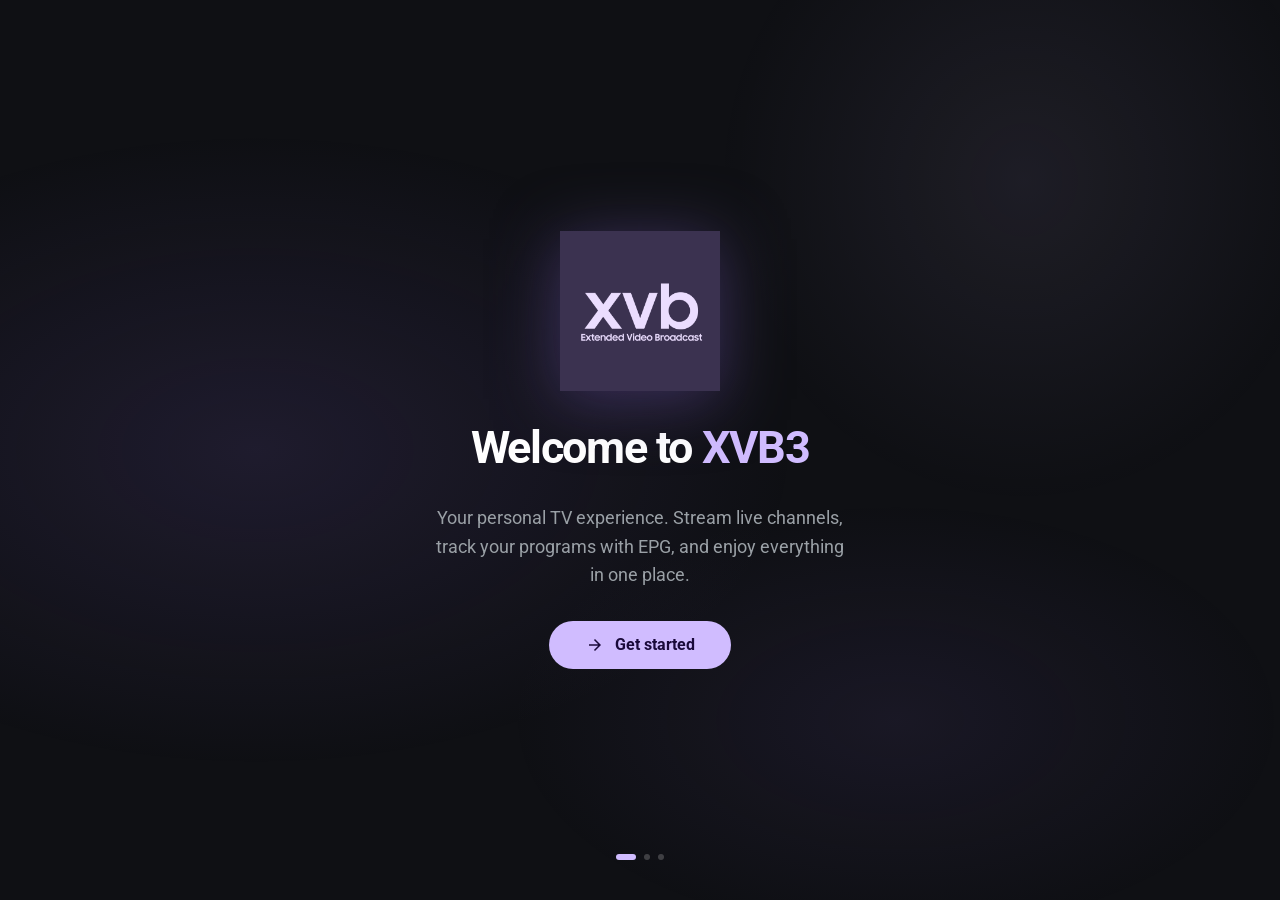
==== desktop.html @ e5d2ce0e "Add files via upload" ====
<!DOCTYPE html>
<html lang="en">
<head>
  <meta charset="utf-8">
  <link rel="icon" type="image/jpeg" href="assets/icon.jpg">
  <meta name="viewport" content="width=device-width, initial-scale=1">
  <title>XVB3</title>
  <link rel="stylesheet" href="css/style.css">
   <link href="https://fonts.googleapis.com/css2?family=Google+Sans:wght@400;500;700&family=Roboto:wght@300;400;500;700&display=swap" rel="stylesheet">
  <link rel="stylesheet" href="https://fonts.googleapis.com/css2?family=Material+Symbols+Outlined:opsz,wght,FILL,GRAD@20..48,400,0,0" />
</head>
<body>

<!-- ═══════════════════════════════════════
     TOPBAR
     ═══════════════════════════════════════ -->
<div id="topbar">
  <button id="avatarBtn" class="topbar-icon-btn" title="Profile">
    <span class="material-symbols-outlined">account_circle</span>
  </button>


  <div id="topbarCategories">
    <button class="topbar-icon-btn" id="catPrev">
      <span class="material-symbols-outlined">chevron_left</span>
    </button>
    <nav id="categoriesBar"></nav>
    <button class="topbar-icon-btn" id="catNext">
      <span class="material-symbols-outlined">chevron_right</span>
    </button>
  </div>

  <div id="searchWrap">
    <span class="material-symbols-outlined">search</span>
    <input id="searchInput" type="text" placeholder="Search channels..." autocomplete="off">
  </div>

  <a href="settings.html" id="settingsBtn" class="topbar-icon-btn" title="Settings">
    <span class="material-symbols-outlined">settings</span>
  </a>
  <span id="topbarClock"></span>
</div>

<!-- Settings panel -->
<div id="settingsPanel">
  <div id="settingsPanelContent">
    <h2>Settings</h2>
    <p>Coming soon</p>
  </div>
</div>

<!-- ═══════════════════════════════════════
     HOME
     ═══════════════════════════════════════ -->
<div id="app">

  <!-- Hero — sinistra -->
  <aside id="hero">
    <div id="heroBg"></div>
    <div id="heroGradient"></div>

    <div id="heroContent">
      <img id="heroLogo" src="" alt="">
      <div id="heroLogoText" style="display: none;"></div>
      <div id="heroMeta"></div>
      <!-- Stream type badges (HLS/DASH/audio) -->
      <div id="heroStreamMeta"></div>
      <h1 id="heroTitle"></h1>
      <p id="heroDesc"></p>

      <div id="heroProgressWrap">
        <div id="heroProgressBar">
          <div id="heroFill"></div>
        </div>
      </div>

      <div id="heroNext"></div>

      <div id="heroActions">
        <button id="watchNowBtn">
          <span class="material-symbols-outlined">play_arrow</span>
          Watch now
        </button>
        <button id="heroFavBtn" class="hero-action-btn" title="Add to favourites">
          <span class="material-symbols-outlined" id="heroFavIcon">favorite_border</span>
        </button>
        <button id="heroFullscreenBtn" class="hero-action-btn" title="Fullscreen">
          <span class="material-symbols-outlined">open_in_full</span>
        </button>
      </div>
    </div>
  </aside>

  <!-- Contenuto — destra -->
  <main id="content">

    <!-- Card canali per categoria -->
    <div id="channelsArea"></div>

  </main>

</div>

<!-- ═══════════════════════════════════════
     PLAYER OVERLAY
     ═══════════════════════════════════════ -->
<div id="playerOverlay">

  <!-- Sfondo: immagine EPG sopra + gradient colore canale sotto -->
  <div id="playerBg"></div>

  <video id="videoEl" playsinline></video>

  <iframe id="videoIframe"
    sandbox="allow-scripts allow-same-origin allow-forms allow-presentation"
    allow="autoplay; fullscreen"
    frameborder="0">
  </iframe>
  <div id="iframeShield"></div>

  <!-- Floating REC badge -->
  <div id="recFloatingBadge" class="rec-floating-badge" hidden style="display:none">
    <div class="rec-floating-dot"></div>
    <span id="recFloatingTimer">00:00</span>
  </div>

  <!-- Controlli player -->
  <div id="playerControls">

    <!-- TOP: back + logo + titolo separati + quality badge -->
    <div id="playerTop">
      <button id="playerClose" class="btn-icon" title="Close">
        <span class="material-symbols-outlined ctrl-icon">arrow_back</span>
      </button>
      <div id="playerLogoWrap">
        <img id="playerLogoImg" src="" alt="" style="display:none;">
        <div id="playerLogoText" style="display:none;" class="dark-fallback"></div>
      </div>
      <span id="playerProgramTitle"></span>
      <div id="qualityBadge" style="margin-left:auto"></div>
    </div>

    <!-- BOTTOM: progress + controlli in una pill -->
    <div id="playerBottom">

      <!-- Barra progresso -->
      <div id="playerProgressWrap">
        <div id="playerProgressBar">
          <div id="playerProgress"></div>
        </div>
      </div>

      <!-- Tre pill separate -->
      <div id="playerBar">

        <!-- PILL 1: solo play/pause -->
        <div class=" yt-pill-play">
          <button id="playerPlay" class="pbar-btn-play" title="Play/Pause">
            <span class="material-symbols-outlined" id="playerPlayIcon">pause</span>
          </button>
        </div>

        <!-- PILL 2: rewind + forward + timer -->
        <div class="yt-pill">
          <button id="playerRewind" class="pbar-btn" title="Rewind 10s">
            <span class="material-symbols-outlined">replay_10</span>
          </button>
          <button id="playerForward" class="pbar-btn" title="Forward 10s">
            <span class="material-symbols-outlined">forward_10</span>
          </button>
          <div id="playerTimeDisplay" class="pbar-time"></div>
        </div>

        <!-- PILL status (spinner / errore) — nessun sfondo -->
        <div class="player-status-pill" id="playerStatusPill" hidden>
          <div class="player-spinner-ring" id="playerSpinnerInner"></div>
          <span id="playerStatusMsg" class="pbar-time" style="padding-left:8px;"></span>
        </div>
        <div class="yt-pill" style="margin-left:auto">
          <div class="volume-container">
            <button id="muteBtn" class="pbar-btn" title="Mute">
              <span class="material-symbols-outlined" id="muteGlyph">volume_up</span>
            </button>
            <input type="range" id="volumeSlider" min="0" max="2" step="0.04" value="1" title="Volume / Boost">
          </div>
          <button id="playerPrevChan" class="pbar-btn" title="Previous Channel">
            <span class="material-symbols-outlined">skip_previous</span>
          </button>
          <button id="playerNextChan" class="pbar-btn" title="Next Channel">
            <span class="material-symbols-outlined">skip_next</span>
          </button>
          <button id="speedBtn" class="pbar-btn pbar-speed" title="Playback speed">
            <span id="speedLabel">1×</span>
          </button>
          <button id="recordBtn" class="pbar-btn pbar-rec" title="Record">
            <span id="recordIcon" class="material-symbols-outlined">radio_button_checked</span>
            <span id="recordTimer"></span>
          </button>
          <button id="fullScreenBtn" class="pbar-btn" title="Fullscreen">
            <span class="material-symbols-outlined">open_in_full</span>
          </button>
        </div>

      </div>

    </div>

    <!-- Floating REC badge (quando player è chiuso) -->
    <div id="recFloatingBadge" class="rec-floating-badge" hidden style="display:none">
      <div class="rec-floating-dot"></div>
      <span id="recFloatingTimer">00:00</span>
    </div>

  </div>

</div>

<script src="https://cdn.jsdelivr.net/npm/hls.js@latest"></script>
<script src="https://cdn.dashjs.org/latest/dash.all.min.js"></script>
<script src="https://cdn.jsdelivr.net/npm/mpegts.js@1.7.3/dist/mpegts.min.js"></script>
<script src="https://cdnjs.cloudflare.com/ajax/libs/shaka-player/4.10.7/shaka-player.compiled.min.js"></script>
<script type="module" src="js/app.js"></script>

</body>
</html>
---- css/style.css ----
/* ================================================================
   XVB3 — style.css  v5 (Google TV UI - Contained Logos Edition)
   ================================================================ */

@import url('https://fonts.googleapis.com/css2?family=Google+Sans:wght@400;500;700&family=Roboto:wght@300;400;500;700&display=swap');


.material-symbols-outlined {
  font-family: 'Material Symbols Outlined';
  font-style: normal;
  font-variation-settings: 'FILL' 1, 'wght' 400, 'GRAD' 0, 'opsz' 24;
}

*, *::before, *::after { box-sizing: border-box; margin: 0; padding: 0; }

:root {
  /* Palette Colori Google TV (Scuri e immersivi) */
  --bg:         #0f1014; /* Sfondo tipico Google TV */
  --surface:    #1e1f27;
  --surface2:   #282a36;
  --on-bg:      #e8eaed; /* Bianco sporco per non affaticare la vista */
  --on-surface: #9aa0a6; /* Grigio Material */
  
  /* Accenti e Focus */
  --primary:    #d0bcff;
  --focus-ring: #ffffff;

  /* Material You — ruoli dinamici (aggiornati da JS) */
  --md-primary:           #d0bcff;
  --md-on-primary:        #1a0a3a;
  --md-primary-container: #2d1f5a;
  --md-surface-tint:      #6750a4;
  --md-card-bg:           #1e1f27;
  
  /* Font di sistema Android */
  --font-body:  'Google Sans', 'Roboto', sans-serif;
  --font-title: 'Google Sans', 'Product Sans', 'Roboto', sans-serif;
  
  font-family: var(--font-body);
  -webkit-font-smoothing: antialiased;
}

.material-symbols-outlined {
  font-variation-settings: 'FILL' 1, 'wght' 400, 'GRAD' 0, 'opsz' 24;
  font-size: 20px;
}

html, body { width:100%; height:100%; background:var(--bg); color:var(--on-bg); overflow:hidden; font-family: var(--font-body); font-size:16px; }
button, a, div[tabindex] { 
  font-family: var(--font-body); font-size:inherit; 
  cursor:pointer; 
  border:none; 
  background:none; 
  color:inherit; 
  outline: none; 
}
img { display:block; }

/* ── Layout ── */
#app {
  display: grid;
  grid-template-columns: 38% 1fr;
  width: 100vw;
  height: 100vh;
  overflow: hidden;
}

/* ════ HERO ════ */
#hero { position:relative; z-index:2; height:100vh; }

#heroBg {
  position: fixed;
  inset: 0;
  z-index: 0;
  background-size: cover;
  background-position: center top;
  background-repeat: no-repeat;
  transition: background-image .6s cubic-bezier(0.2, 0, 0, 1);
}

#heroBgBlur {
  position: fixed;
  inset: 0;
  z-index: -1;
  background-size: cover;
  background-position: center center;
  background-repeat: no-repeat;
  filter: blur(40px) brightness(.5) saturate(1.4);
  transform: scale(1.08);
  opacity: 0;
  transition: opacity .5s ease, background-image .6s cubic-bezier(0.2, 0, 0, 1);
  pointer-events: none;
}

#heroGradient {
  position: fixed;
  inset: 0;
  z-index: 1;
  background:
    /* Radiale nero lato sinistro — copre area testo */
    radial-gradient(ellipse 60% 100% at 0% 50%, rgba(0,0,0,.85) 0%, transparent 70%),

    /* Ombra di profondità */
    radial-gradient(ellipse 45% 55% at 0% 75%, rgba(15,16,20,.45) 0%, transparent 65%),
    
    /* Vignettatura superiore */
    linear-gradient(to bottom,
      rgba(15,16,20,.85) 0%,
      transparent        8%),
      
    /* Vignettatura inferiore */
    linear-gradient(to top,
      rgba(15,16,20,1)   0%,
      rgba(15,16,20,.95) 18%,
      rgba(15,16,20,.7)  38%,
      rgba(15,16,20,.15) 55%,
      transparent        65%);
}

#heroContent {
  position: absolute; inset: 0;
  display: flex; flex-direction: column; justify-content: flex-end;
  padding: 0 48px 80px;
  gap: 10px;
  z-index: 3;
}

#heroLogo { width:auto; max-width:140px; max-height:60px; object-fit:contain; object-position:left center; margin-bottom:8px; align-self:flex-start; }

#heroMeta { display: none; }

#heroTitle {
  font-family: var(--font-title);
  font-size: 30px; font-weight:800; letter-spacing:-.02em;
  color:#fff; line-height:1.1;
  text-shadow: 0 4px 32px rgba(0,0,0,.8);
}

#heroDesc {
  font-size: 1.05rem; color:var(--on-bg); line-height:1.55;
  max-width: 480px;
  display:-webkit-box; -webkit-line-clamp:3; -webkit-box-orient:vertical; overflow:hidden;
  text-shadow: 0 2px 16px rgba(0,0,0,.6);
}

#heroProgressWrap { display:none; }
#heroProgressWrap.visible { display:block; }
#heroProgressTimes {
  display: flex;
  font-family: var(--font-title);
  font-size: .95rem; font-weight: 700;
  color: var(--md-primary, #d0bcff);
  margin-bottom: 5px;
  font-variant-numeric: tabular-nums;
}
#heroTimeEnd { display: none; }
#heroProgressBar { width:min(260px,100%); height:4px; background:rgba(255,255,255,.2); border-radius:999px; overflow:hidden; }
#heroFill { height:100%; background: var(--md-primary, #d0bcff); border-radius:999px; width:0%; transition:width .6s ease; }

#heroNext { display:flex; flex-direction:column;  margin-top: 4px; }
.next-item { display:flex; gap:16px; font-size:.95rem; font-family:var(--font-title); }
.next-time { font-weight:700; color:#fff; min-width:40px; font-variant-numeric:tabular-nums; }
.next-title { color: var(--md-primary, #d0bcff); white-space:nowrap; overflow:hidden; text-overflow:ellipsis; max-width:260px; font-weight:500;}

/* Stream meta badges */
#heroStreamMeta {
  display: flex; gap: 6px; flex-wrap: wrap;
  margin-bottom: 10px; margin-top: 2px;
  min-height: 0;
}
.stream-badge {
  display: inline-flex; align-items: center;
  padding: 2px 8px; border-radius: 4px;
  background: none;
  border: 1.5px solid rgba(255,255,255,.25);
  font-size: .8rem; font-weight: 700;
  letter-spacing: .06em; text-transform: uppercase;
  color: rgba(255,255,255,.6);
  font-family: var(--font-title);
}
/* Rating age badges */
.stream-badge.badge-rating { }
.stream-badge.badge-meta { background: none; border-color: transparent; text-transform: lowercase; letter-spacing: 0; color: rgba(255,255,255,.5); }
.stream-badge.badge-views { background: none; border-color: transparent; text-transform: none; letter-spacing: 0; color: rgba(255,255,255,.5); }

/* Hero actions row */
#heroActions {
  display: flex; align-items: center; gap: 10px;
  margin-top: 20px; flex-wrap: wrap;
}

#watchNowBtn {
  display:inline-flex; align-items:center; gap:8px;
  background: rgba(255,255,255,.08);
  backdrop-filter: blur(16px);
  -webkit-backdrop-filter: blur(16px);
   border: 1.5px solid rgba(255,255,255,.15);
  color: var(--md-primary, #d0bcff);
  border-radius:999px; 
  padding-top:8px;
  padding-bottom: 8px;
  padding-right: 20px;
  padding-left: 10px;
  font-family:var(--font-title);
  font-size:1rem; font-weight:500; letter-spacing:.02em;
  width:fit-content;
  transition: background .2s, border-color .2s;
}
#watchNowBtn:hover {
  background: var(--md-primary, #d0bcff);
  border-color: rgba(255,255,255,.3);
  color: #000;

}

.hero-action-btn {
  width: 42px; height: 42px; border-radius: 50%;
  background: rgba(255,255,255,.08);
  backdrop-filter: blur(16px);
  -webkit-backdrop-filter: blur(16px);
  border: 1.5px solid rgba(255,255,255,.15);
  color: rgba(255,255,255,.6);
  display: flex; align-items: center; justify-content: center;
  cursor: pointer;
  transition: background .2s, border-color .2s, color .2s;
  flex-shrink: 0;
}
.hero-action-btn:hover {
  background: rgba(255,255,255,.02);
  border-color: rgba(255,255,255,.3);
  color: #fff;
}
.hero-action-btn.is-fav {
  
  color: #ff4444;
}
.hero-action-btn.is-fav:hover { 
  background: ; 
  color:#fff;
}
.hero-action-btn .material-symbols-outlined { font-size: 20px; }

/* ════ CONTENT ════ */
#content {
  display: flex;
  flex-direction: column;
  overflow: hidden;
  gap: 0;
  position: relative;
  z-index: 3;
}

/* Categorie — wrap con frecce */
#categoriesBar {
  display: flex;
  align-items: center;
  gap: 4px;
  overflow-x: auto;
  scrollbar-width: none;
  flex: 1;
  min-width: 0;
}
#categoriesBar::-webkit-scrollbar { display:none; }


/* Testo del canale nella Card (quando manca il logo) */
.card-name-fallback {
   display: flex;
  align-items: center;
  justify-content: center;
  height: 100%;
  width: 100%;
  background-color: rgba(208, 188, 255, 0.03);
  color: rgb(208, 188, 255);
  font-size: 20px;
  font-weight: 700;
  letter-spacing: -0.05em;
  font-family: var(--font);
  border-radius: 8px; 
  position: absolute;
  inset: 0;
}

/* Testo del canale nell'Hero in alto a sinistra (quando manca il logo) */
#heroLogoText {
  font-size: 2.2rem;
  font-weight: 700;
  color: #ffffff;
  margin-bottom: 16px;
  letter-spacing: -0.02em;
  line-height: 1.1;
  text-shadow: 0 4px 12px rgba(0, 0, 0, 0.5); /* Dà profondità per staccarlo dallo sfondo */
}



/* Channels area spinta in basso */
#channelsArea {
  flex: 1;
  overflow-x: hidden;
  overflow-y: visible;
  display: flex;
  flex-direction: column;
  justify-content: flex-end;
  gap: 24px;
  padding-bottom: 48px;
}
#channelsArea::-webkit-scrollbar { display:none; }

.category-section { display:flex; flex-direction:column; gap:8px; }

/* Titolo categoria nascosto */
.category-title { display: none; }

/* ── Card (Stile Google TV Focus) ── */
.card-img-wrap img {
  width: 100%; height: 100%;
  object-fit: contain;
  max-width: 100%; max-height: 100%;
  object-position: center;
  transition: transform .3s ease, opacity .3s ease;
}

/* ── Skeleton shimmer ── */
@keyframes shimmer {
  0%   { background-position: -400px 0; }
  100% { background-position:  400px 0; }
}
.skeleton {
  background: linear-gradient(
    90deg,
    var(--surface2) 25%,
    rgba(255,255,255,.07) 50%,
    var(--surface2) 75%
  ) !important;
  background-size: 800px 100% !important;
  animation: shimmer 1.4s ease-in-out infinite !important;
}
.skeleton img,
.skeleton span { opacity: 0 !important; }

#heroBg.skeleton {
  background-color: var(--surface2) !important;
}

#heroLogo { transition: opacity .3s ease; }

/* Fallback per i loghi */
.card-logo-fallback { max-width:65%; max-height:60%; object-fit:contain; width:auto; height:auto; }
.card-initials { font-size:1.4rem; font-weight:700; color:rgba(255,255,255,.3); }

/* ════ PLAYER OVERLAY ════ */
#playerOverlay {
  position:fixed; inset:0; z-index:9999;
  background:#0a0a0f;
  opacity:0; visibility:hidden; pointer-events:none;
  transition: opacity .3s ease, visibility 0s linear .3s;
}
#playerOverlay.active {
  opacity:1; visibility:visible; pointer-events:auto;
  transition: opacity .3s ease;
}

/* Sfondo player: colore dal logo + logo centrato */
#playerBg {
  position: absolute; inset: 0; z-index: 0;
  background: #0a0a0f;
  transition: background .5s ease;
  display: flex; align-items: center; justify-content: center;
}

#playerBgLogo {
  width: 250px; height: 250px;
  object-fit: contain;
  opacity: 0.9;
  pointer-events: none;
  user-select: none;
}

#videoEl { position:absolute; inset:0; width:100%; height:100%; object-fit:contain; }
#videoIframe { position:absolute; inset:0; width:100%; height:100%; border:none; display:none; }
#iframeShield { position:absolute; inset:0; z-index:1; display:none; }




/* ── Row wrap con frecce ── */
.row-wrap {
  position: relative;
  display: flex;
  align-items: center;
  gap: 0;
  padding: 0;
  overflow: visible;
}

.row-arrow {
  flex-shrink: 0;
  width: 44px; height: 44px;
  border-radius: 50%;
  background: rgba(255,255,255,.1);
  color: #fff;
  display: flex; align-items: center; justify-content: center;
  transition: all .2s;
  z-index: 2;
  margin: 0 8px;
}
.row-arrow:focus, .row-arrow.active { background: rgba(255,255,255,.08);
  color: rgba(255,255,255,.8); }
.row-arrow .material-symbols-outlined { font-size: 24px; }

.channel-row {
  flex: 1;
  min-width: 0;
  display: flex;
  gap: 16px;
  overflow-x: scroll;
  overflow-y: visible;
  padding: 14px 0;
  scrollbar-width: none;
  -webkit-overflow-scrolling: touch;
  scroll-snap-type: x mandatory;
}
.channel-row::-webkit-scrollbar { display:none; }

/* ── Card active border — colore dal logo via --md-primary ── */
.channel-card {
  flex: 0 0 calc((100% - 32px) / 3);
  scroll-snap-align: start;
  outline: none;
  border-radius: 14px;
  border: 1.5px solid rgba(255,255,255,.15);
}
.card-img-wrap {
  width: 100%; aspect-ratio: 16/9;
  border-radius: 12px;
  overflow: hidden;
  background: var(--surface2);
  display: flex; align-items: center; justify-content: center;
  position: relative;
  padding: 16px;
  border: 1px solid transparent;
  transition: transform .25s cubic-bezier(0.2,0,0,1), box-shadow .25s, border-color .25s;
}
.channel-card.active .card-img-wrap,
.channel-card:focus .card-img-wrap {
  border-color: var(--md-primary, #d0bcff);
  box-shadow: 0 0 0 0.5px var(--md-primary, #d0bcff);
  z-index: 10;
}
.channel-card.active .card-img-wrap img,
.channel-card:focus .card-img-wrap img { transform: none; }

#topbarClock {
  font-family: var(--font-title);
  font-size: 24px;
  font-weight: 900;
  color: var(--md-primary);
  font-variant-numeric: tabular-nums;
  letter-spacing: -.02em;
  white-space: nowrap;
  flex-shrink: 0;
}

#topbar {
  position: fixed;
  top: 0; left: 0; right: 0;
  z-index: 10;
  display: flex;
  align-items: center;
  gap: 12px;
  padding: 14px 24px;
  background: linear-gradient(to bottom, rgba(15,16,20,.8) 0%, transparent 100%);
}

.topbar-icon-btn {
  flex-shrink: 0;
  width: 36px; height: 36px;
  border-radius: 50%;
  background: rgba(255,255,255,.08);
  color: rgba(255,255,255,.8);
  display: flex; align-items: center; justify-content: center;
  text-decoration: none;
  transition: background .18s, color .18s;
  border: none; cursor: pointer;
  font-size: 17px;
}
.topbar-icon-btn:hover { background: rgba(255,255,255,.18); color: #fff; }
.topbar-icon-btn .material-symbols-outlined { font-size: 20px; }

/* Search — solo icona a destra, si espande al click */
#searchWrap {
  display: flex;
  align-items: center;
  gap: 0;
  background: rgba(255,255,255,.08);
  border-radius: 999px;
  padding: 7px 10px;
  width: 36px;
  height: 36px;
  overflow: hidden;
  transition: background .18s, width .3s cubic-bezier(0.2,0,0,1), padding .3s;
  flex-shrink: 0;
  cursor: pointer;
}
#searchWrap.open {
  width: 220px;
  padding: 7px 14px;
  gap: 8px;
  cursor: default;
  background: rgba(255,255,255,.13);
}
#searchWrap .material-symbols-outlined { font-size: 24px; color: rgba(255,255,255,.7); flex-shrink: 0; }

#searchInput {
  background: none; border: none; outline: none;
  color: #fff; font-family: var(--font-body);
  font-family: var(--font-title);
  font-size: .9rem; width: 0; opacity: 0;
  transition: width .3s, opacity .2s;
  pointer-events: none;
}
#searchWrap.open #searchInput {
  width: 100%; opacity: 1;
  pointer-events: auto;
}
#searchInput::placeholder { color: rgba(255,255,255,.35); }

#topbarCategories {
  display: flex;
  align-items: center;
  flex: 1;
  min-width: 0;
  justify-content: center;
  gap: 15px;
}

/* Frecce nascoste di default — JS le mostra solo se overflow */
#catPrev,
#catNext {
  display: none;
  flex-shrink: 0;
}

#categoriesBar {
  display: flex;
  align-items: center;
  gap: 4px;
  overflow-x: auto;
  scrollbar-width: none;
  max-width: 500px;
}
#categoriesBar::-webkit-scrollbar { display:none; }

.cat-btn {
  flex-shrink: 0;
  padding: 6px 18px;
  border-radius: 999px;
  background: rgba(255,255,255,.08);
  color:rgba(255,255,255,.6);
  font-family: var(--font-title);
  font-size: 14px;
  font-weight: 500;
  transition: all .2s cubic-bezier(0.2, 0, 0, 1);
  white-space: nowrap;
  border: 1.5px solid rgba(255,255,255,.15);
}
.cat-btn:hover { 
 background: rgba(255,255,255,.25);
 color: #e6f2ff;
}


.cat-btn.active {
 background: rgba(255,255,255,.08);
 border: 1.5px solid rgba(255,255,255,.15);
 color: #ffffffdb;
 font-weight: 500;
}






/* Settings panel */
#settingsPanel {
  position: fixed;
  inset: 0;
  z-index: 9998;
  background: rgba(15,16,20,.95);
  backdrop-filter: blur(20px);
  display: flex;
  align-items: center;
  justify-content: center;
  opacity: 0;
  visibility: hidden;
  transition: opacity .3s ease, visibility 0s linear .3s;
}
#settingsPanel.active {
  opacity: 1;
  visibility: visible;
  transition: opacity .3s ease;
}
#settingsPanelContent {
  max-width: 600px;
  width: 100%;
  padding: 48px;
  color: #fff;
}
#settingsPanelContent h2 {
  font-family: var(--font-title);
  font-family: var(--font-title);
  font-size: 1.2rem;
  font-weight: 800;
  margin-bottom: 24px;
}
/* ════ PLAYER CONTROLS — YouTube style ════ */

:root {
  --chip-active: rgba(208,188,255,.18);
  --on-surface-2: rgba(244,239,244,.78);
  --on-surface-3: rgba(244,239,244,.56);
  --radius-pill: 999px;
}

/* Gradient overlay */
#playerControls {
  position: absolute; inset: 0; z-index: 10;
  display: flex; flex-direction: column; justify-content: space-between;
  padding: 28px 32px 12px;
  background: linear-gradient(to bottom,
    rgba(0,0,0,.75) 0%,
    transparent 18%,
    transparent 72%,
    var(--player-bottom-gradient, rgba(0,0,0,.85)) 100%);
  opacity: 0; transition: opacity .25s ease;
}
#playerOverlay.active.show-controls #playerControls { opacity: 1; }

/* TOP */
#playerTop {
  display: flex; align-items: center; gap: 16px;
}
#playerLogoWrap {
  flex-shrink: 0;
  height: 44px;
  display: flex; align-items: center;
}
#playerLogoImg {
  height: 44px; width: auto;
  max-width: 120px;
  object-fit: contain;
}
#playerProgramTitle {
  font-size: 1rem; font-weight: 700; color: #fff;
  text-shadow: 0 1px 6px rgba(0,0,0,.6);
  white-space: nowrap; overflow: hidden; text-overflow: ellipsis;
  max-width: 400px;
}

/* BOTTOM */
#playerBottom {
  display: flex;
  flex-direction: column;
  gap: 20px;
  margin-bottom: 25px;
}

/* Progress bar */
#playerProgressWrap { width: 100%; }
#playerProgressTimes {
  display: flex; justify-content: space-between;
  font-size: .72rem; font-weight: 600;
  color: rgba(255,255,255,.5);
  font-variant-numeric: tabular-nums;
  margin-bottom: 6px; padding: 0 2px;
}
#playerProgressBar {
  width: 100%; height: 4px;
  background: rgba(255,255,255,.25);
  border-radius: 999px; overflow: hidden; cursor: pointer;
}
#playerProgress {
  height: 100%;
  background: var(--md-primary, #d0bcff);
  border-radius: 999px; width: 0%;
  transition: width .25s;
}
#playerProgress.is-buffer {
  background-color: rgba(255,255,255,.55) !important;
  transition: width 0.25s linear;
}

/* ── Player bar ── */
#playerBar {
  display: flex;
  align-items: center;
  min-height: 64px;
  gap: 10px;
}

/* La pill — solo blur, nessun sfondo */
.yt-pill {
  display: inline-flex;
  align-items: center;
  gap: 0;
  background: rgba(255,255,255,.10); 
  backdrop-filter: blur(28px);
  -webkit-backdrop-filter: blur(28px);
  border-radius: 18px;
  padding: 6px 10px;
  min-height: 60px;
}

/* Pill play — solo più larga, tutto il resto identico alle altre pill */
.yt-pill-play{
  justify-content: center;
  background: rgba(255,255,255,.0); 
}

.pbar-btn-play {
  width: 65px; height: 65px;
  background: rgba(255,255,255,.10); 
    backdrop-filter: blur(28px);
  -webkit-backdrop-filter: blur(28px);
  border: none; border-radius: 999px;
  color: var(--md-primary);
  display: inline-flex; align-items: center; justify-content: center;
  cursor: pointer;
  transition: background .14s ease;
  flex-shrink: 0;
}

.pbar-btn-play:hover { background:var(--md-primary) ; color: black;}

.pbar-btn {
  width: 52px; height: 52px;
  border: none; border-radius: 12px;
  background: transparent;
  color: var(--md-primary);
  display: inline-flex; align-items: center; justify-content: center;
  cursor: pointer;
  transition: background .14s ease;
  flex-shrink: 0;
}
.pbar-btn:hover { background: rgba(255,255,255,.10); }
.pbar-btn .material-symbols-outlined {
  font-size: 28px !important;
  font-variation-settings: 'FILL' 1, 'wght' 400, 'GRAD' 0, 'opsz' 24;
}

/* Time display */
.pbar-time {
  font-size: 17px; font-weight: 500;
  color: rgba(255,255,255,.85);
  font-variant-numeric: tabular-nums;
  white-space: nowrap;
  padding: 0 12px 0 6px;
  letter-spacing: .01em;
}

/* Volume */
.volume-container {
  display: inline-flex; align-items: center; gap: 0;
}
.volume-container:hover #volumeSlider,
.volume-container:focus-within #volumeSlider,
.volume-container.open #volumeSlider {
  width: 90px; opacity: 1; margin-left: 6px; pointer-events: auto;
}
#volumeSlider {
  width: 0; opacity: 0; margin-left: 0;
  pointer-events: none;
  height: 4px; -webkit-appearance: none; appearance: none;
  border-radius: 999px;
  background: rgba(255,255,255,.2);
  outline: none; cursor: pointer;
  transition: width .2s ease, opacity .16s ease, margin-left .2s ease;
}
#volumeSlider::-webkit-slider-thumb {
  -webkit-appearance: none;
  width: 3px; height: 16px;
  border-radius: 2px;
  background: #fff; border: 0;
  box-shadow: 0 0 4px rgba(0,0,0,.5);
}
#volumeSlider::-moz-range-thumb {
  width: 3px; height: 16px;
  border-radius: 2px;
  background: #fff; border: 0;
  box-shadow: 0 0 4px rgba(0,0,0,.5);
}

/* Speed */
.pbar-speed {
  font-size: 17px !important;
  font-weight: 600;
  font-family: var(--font-title);
  width: 52px;
  color: rgba(255,255,255,.9);
}
.pbar-speed.is-active { color: #fff; font-weight: 700; }

/* REC */
.pbar-rec {
  width: auto !important;
  padding: 0 10px;
  gap: 5px;
  color: rgba(255,255,255,.7);
}
.pbar-rec .material-symbols-outlined { font-size: 22px !important; }
.pbar-rec #recordTimer {
  font-size: 13px; font-weight: 700;
  font-variant-numeric: tabular-nums;
}
.pbar-rec.is-recording { color: #ff6b6b; }
.pbar-rec.is-recording .material-symbols-outlined { color: #ff6b6b; }



/* Quality badge */
#qualityBadge {
  display: inline-flex; align-items: center; justify-content: center;
  min-height: 26px; padding: 3px 12px; border-radius: 10px;
  background: rgba(208,188,255,.16);
  font-size: 13px; line-height: 1; font-weight: 700;
  letter-spacing: .04em; text-transform: uppercase;
}
#qualityBadge.is-loading .material-symbols-outlined { animation: spinLoader 1s linear infinite; }
@keyframes spinLoader { from { transform: rotate(0deg); } to { transform: rotate(360deg); } }
#qualityBadge[data-q="1080p"] { color: rgba(196,230,255,.9); }
#qualityBadge[data-q="720p"]  { color: rgba(255,237,194,.9); }
#qualityBadge[data-q="480p"]  { color: rgba(255,210,196,.9); }
#qualityBadge[data-q="4k"]    { color: rgba(214,255,241,.92); }
#qualityBadge[data-q="2k"],
#qualityBadge[data-q="1440p"] { color: rgba(206,240,255,.9); }
#qualityBadge[data-q="auto"]  { color: rgba(255,255,255,.84); }
#qualityBadge[data-q="web"]   { color: rgba(255,255,255,.7); }

/* playerClose */
#playerClose {
  width: 40px; height: 40px; border-radius: 50%;
  background: rgba(255,255,255,.12);
  display: flex; align-items: center; justify-content: center;
  color: #fff; border: none; cursor: pointer;
  transition: background .2s, transform .2s; flex-shrink: 0;
}
#playerClose:hover { background: rgba(255,255,255,.22); transform: scale(1.08); }
#playerClose .material-symbols-outlined { font-size: 22px; }

/* Stile progress buffer */
#playerProgress.is-buffer {
  background-color: rgba(255,255,255,.55) !important;
  transition: width 0.25s linear;
}

/* ── Player status pill — nessun sfondo ── */
.player-status-pill {
  display: inline-flex; align-items: center; gap: 8px;
  padding: 0 4px;
}
.player-status-pill[hidden] { display: none; }

/* ── Player status pill — spinner / errore inline ── */
.player-spinner-ring {
  width: 20px; height: 20px; flex-shrink: 0;
  border: 2.5px solid rgba(255,255,255,.2);
  border-top-color: #fff;
  border-radius: 50%;
  animation: playerSpin .8s linear infinite;
}
@keyframes playerSpin { to { transform: rotate(360deg); } }
  position: fixed; top: 18px; right: 18px; z-index: 9999;
  display: inline-flex; align-items: center; gap: 8px;
  padding: 8px 12px; border-radius: 999px;
  background: rgba(10,10,14,.55); backdrop-filter: blur(10px);
  box-shadow: 0 4px 18px rgba(0,0,0,.28); pointer-events: none;
}
.rec-floating-dot {
  width: 8px; height: 8px; border-radius: 999px; background: #ff6b6b;
}

/* Classi legacy usate altrove — manteniamo stub */
.bottom-bar { display: flex; align-items: center; gap: 12px; }
.pill { display: flex; align-items: center; gap: 4px; }
.btn-icon {
  width: 40px; height: 40px; border: none; border-radius: 999px;
  background: transparent; color: var(--md-primary, #d0bcff);
  display: inline-flex; align-items: center; justify-content: center;
  cursor: pointer; transition: .16s ease; flex: 0 0 auto;
}
.btn-icon:hover { background: var(--md-primary); color: #000; }
.ctrl-icon { font-size: 24px !important; line-height: 1; }
.info-pill { margin-left: auto; }
.speed-btn { font-size: 13px !important; font-weight: 700; }


/* Record */
.record-btn { 
  display: inline-flex; 
  align-items: center; 
  gap: 8px; padding: 0 16px; 
  min-height: 52px; 
  background: rgba(255,255,255,.08); 
  border: 1.5px solid rgba(255,255,255,.15);
  box-shadow: none !important; 
   color: var(--md-primary, #d0bcff);
  border-radius: 999px; 
  backdrop-filter: blur(28px); 
  transition: background .2s ease; 
  cursor: pointer; }

.record-btn:hover { background: var(--md-primary); color:#000; }
.record-btn.is-recording:hover {background: #ff00002e; }
.record-btn:disabled { opacity: .45; }
.record-btn.is-recording { color: #ff6b6b; }
.record-btn.is-recording #recordIcon,
.record-btn.is-recording #recordLabel { color: #ff6b6b; }
.record-btn.is-recording #recordTimer { color: #fff; }
#recordIcon { font-size: 22px; line-height: 1; }
#recordLabel { font-size: 14px; font-weight: 700; letter-spacing: .02em; }
#recordTimer { font-size: 12px; font-weight: 600; }

/* Floating REC badge */
.rec-floating-badge {
  position: fixed; top: 18px; right: 18px; z-index: 9999;
  display: inline-flex; align-items: center; gap: 8px;
  padding: 8px 12px; border-radius: 999px;
  background: rgba(10,10,14,.55); backdrop-filter: blur(10px);
  box-shadow: 0 4px 18px rgba(0,0,0,.28); pointer-events: none;
}
.rec-floating-dot { width: 8px; height: 8px; border-radius: 999px; background: #ff6b6b; }


/* Stile per la progress bar quando fa da buffer cache (canali senza EPG) */
#playerProgress.is-buffer {
  background-color: rgba(255, 255, 255, 0.7) !important; /* Bianco neutro/semi-trasparente */
  box-shadow: 0 0 8px rgba(255, 255, 255, 0.2);
  transition: width 0.25s linear; /* Movimento fluido per il buffer */
}
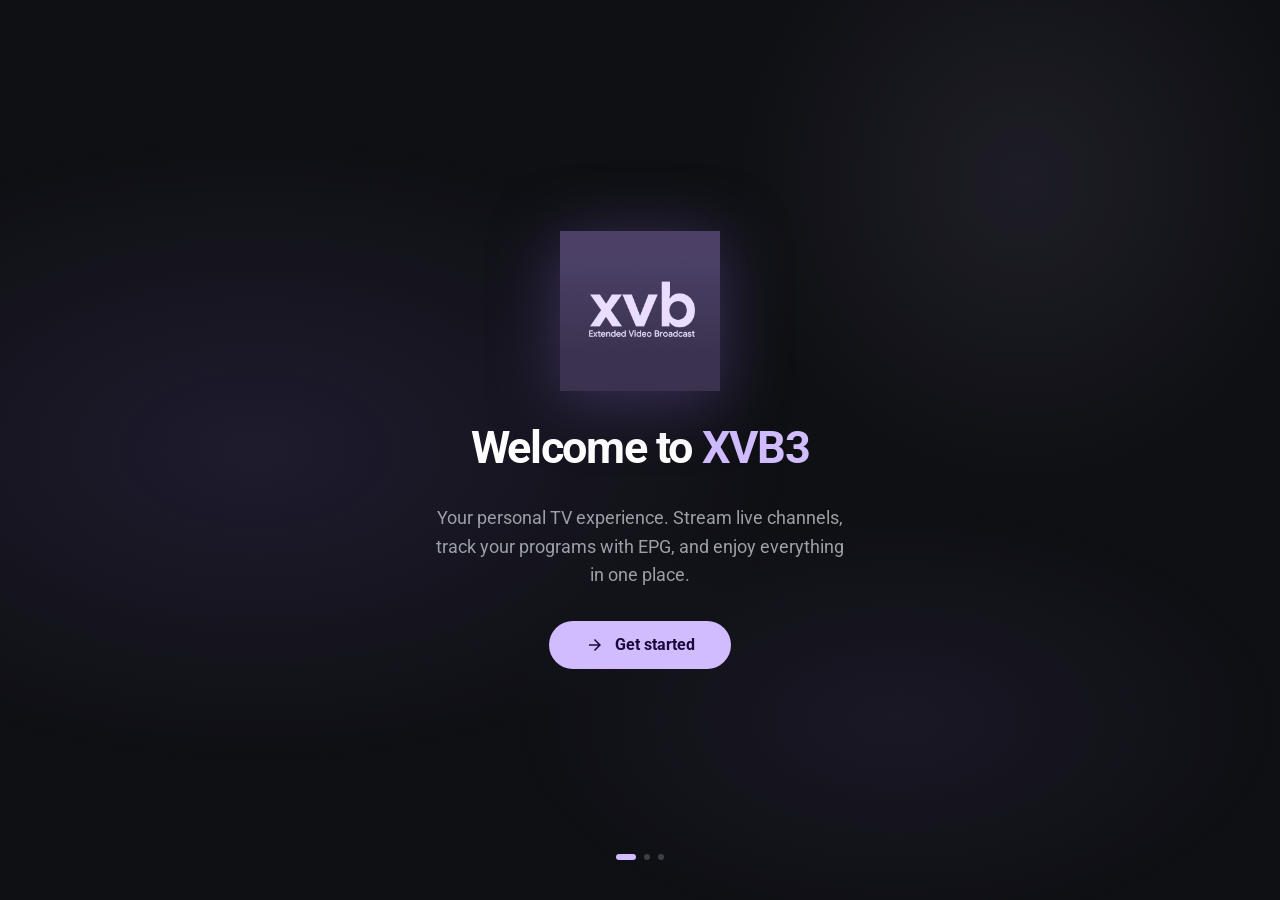
==== commit 1b775fae: "Add files via upload" ====
--- a/desktop.html
+++ b/desktop.html
@@ -9,13 +9,23 @@
    <link href="https://fonts.googleapis.com/css2?family=Google+Sans:wght@400;500;700&family=Roboto:wght@300;400;500;700&display=swap" rel="stylesheet">
   <link rel="stylesheet" href="https://fonts.googleapis.com/css2?family=Material+Symbols+Outlined:opsz,wght,FILL,GRAD@20..48,400,0,0" />
 </head>
+
 <body>
 
 <!-- ═══════════════════════════════════════
      TOPBAR
      ═══════════════════════════════════════ -->
 <div id="topbar">
-  <button id="avatarBtn" class="topbar-icon-btn" title="Profile">
+  <span style="font-family: 'Google Sans',sans-serif!important;
+  font-size: 30px!important;
+  font-weight: bold;
+  color: var(--md-primary);
+  letter-spacing: -.02em;
+  line-height: 1;
+  flex-shrink: 0;
+  margin-right: 4px;
+  text-transform: lowercase; ">xvb</span>
+   <button id="avatarBtn" class="topbar-icon-btn" title="Profile">
     <span class="material-symbols-outlined">account_circle</span>
   </button>
 
@@ -57,6 +67,7 @@
   <!-- Hero — sinistra -->
   <aside id="hero">
     <div id="heroBg"></div>
+    <div id="heroBgBlur"></div>
     <div id="heroGradient"></div>
 
     <div id="heroContent">
@@ -69,6 +80,10 @@
       <p id="heroDesc"></p>
 
       <div id="heroProgressWrap">
+        <div id="heroProgressTimes">
+          <span id="heroTimeStart"></span>
+          <span id="heroTimeEnd"></span>
+        </div>
         <div id="heroProgressBar">
           <div id="heroFill"></div>
         </div>
@@ -102,11 +117,24 @@
 </div>
 
 <!-- ═══════════════════════════════════════
+     APP FOOTER
+     ═══════════════════════════════════════ -->
+<div id="appFooter">
+  <button id="appFooterPrev" class="footer-arrow" onclick="scrollFooter(-1)">
+    <span class="material-symbols-outlined">chevron_left</span>
+  </button>
+  <div id="appFooterTrack"></div>
+  <button id="appFooterNext" class="footer-arrow" onclick="scrollFooter(1)">
+    <span class="material-symbols-outlined">chevron_right</span>
+  </button>
+</div>
+<div id="appCopyright"></div>
+
+<!-- ═══════════════════════════════════════
      PLAYER OVERLAY
      ═══════════════════════════════════════ -->
 <div id="playerOverlay">
 
-  <!-- Sfondo: immagine EPG sopra + gradient colore canale sotto -->
   <div id="playerBg"></div>
 
   <video id="videoEl" playsinline></video>
@@ -118,16 +146,13 @@
   </iframe>
   <div id="iframeShield"></div>
 
-  <!-- Floating REC badge -->
   <div id="recFloatingBadge" class="rec-floating-badge" hidden style="display:none">
     <div class="rec-floating-dot"></div>
     <span id="recFloatingTimer">00:00</span>
   </div>
 
-  <!-- Controlli player -->
   <div id="playerControls">
 
-    <!-- TOP: back + logo + titolo separati + quality badge -->
     <div id="playerTop">
       <button id="playerClose" class="btn-icon" title="Close">
         <span class="material-symbols-outlined ctrl-icon">arrow_back</span>
@@ -140,27 +165,22 @@
       <div id="qualityBadge" style="margin-left:auto"></div>
     </div>
 
-    <!-- BOTTOM: progress + controlli in una pill -->
     <div id="playerBottom">
 
-      <!-- Barra progresso -->
       <div id="playerProgressWrap">
         <div id="playerProgressBar">
           <div id="playerProgress"></div>
         </div>
       </div>
 
-      <!-- Tre pill separate -->
       <div id="playerBar">
 
-        <!-- PILL 1: solo play/pause -->
         <div class=" yt-pill-play">
           <button id="playerPlay" class="pbar-btn-play" title="Play/Pause">
             <span class="material-symbols-outlined" id="playerPlayIcon">pause</span>
           </button>
         </div>
 
-        <!-- PILL 2: rewind + forward + timer -->
         <div class="yt-pill">
           <button id="playerRewind" class="pbar-btn" title="Rewind 10s">
             <span class="material-symbols-outlined">replay_10</span>
@@ -171,7 +191,6 @@
           <div id="playerTimeDisplay" class="pbar-time"></div>
         </div>
 
-        <!-- PILL status (spinner / errore) — nessun sfondo -->
         <div class="player-status-pill" id="playerStatusPill" hidden>
           <div class="player-spinner-ring" id="playerSpinnerInner"></div>
           <span id="playerStatusMsg" class="pbar-time" style="padding-left:8px;"></span>
@@ -205,7 +224,6 @@
 
     </div>
 
-    <!-- Floating REC badge (quando player è chiuso) -->
     <div id="recFloatingBadge" class="rec-floating-badge" hidden style="display:none">
       <div class="rec-floating-dot"></div>
       <span id="recFloatingTimer">00:00</span>
--- a/css/style.css
+++ b/css/style.css
@@ -3,6 +3,25 @@
    ================================================================ */
 
 @import url('https://fonts.googleapis.com/css2?family=Google+Sans:wght@400;500;700&family=Roboto:wght@300;400;500;700&display=swap');
+
+@font-face {
+  font-family: 'SamsungSharpSans';
+  src: url('assets/SamsungSharpSans-Bold.ttf') format('truetype');
+  font-weight: bold;
+  font-style: normal;
+}
+
+#xvbLogo {
+  font-family: 'SamsungSharpSans', var(--font-title);
+  font-size: 30px;
+  font-weight: bold;
+  color: var(--md-primary);
+  letter-spacing: -.02em;
+  line-height: 1;
+  flex-shrink: 0;
+  margin-right: 4px;
+  text-transform: lowercase;
+}
 
 
 .material-symbols-outlined {
@@ -102,19 +121,19 @@
 
     /* Ombra di profondità */
     radial-gradient(ellipse 45% 55% at 0% 75%, rgba(15,16,20,.45) 0%, transparent 65%),
-    
-    /* Vignettatura superiore */
-    linear-gradient(to bottom,
-      rgba(15,16,20,.85) 0%,
-      transparent        8%),
-      
-    /* Vignettatura inferiore */
+
+    /* Vignettatura inferiore — più alta a sinistra (testo), più bassa a destra (card) */
     linear-gradient(to top,
       rgba(15,16,20,1)   0%,
       rgba(15,16,20,.95) 18%,
-      rgba(15,16,20,.7)  38%,
-      rgba(15,16,20,.15) 55%,
-      transparent        65%);
+      rgba(15,16,20,.5)  38%,
+      rgba(15,16,20,.05) 55%,
+      transparent        60%),
+
+    /* Extra scuro solo lato sinistro in basso */
+    linear-gradient(to top right,
+      rgba(15,16,20,.9) 0%,
+      transparent       30%);
 }
 
 #heroContent {
@@ -172,16 +191,16 @@
   display: inline-flex; align-items: center;
   padding: 2px 8px; border-radius: 4px;
   background: none;
-  border: 1.5px solid rgba(255,255,255,.25);
+  border: 1.5px solid rgba(255,255,255,.4);
   font-size: .8rem; font-weight: 700;
   letter-spacing: .06em; text-transform: uppercase;
-  color: rgba(255,255,255,.6);
+  color: rgba(255,255,255,.9);
   font-family: var(--font-title);
 }
 /* Rating age badges */
 .stream-badge.badge-rating { }
-.stream-badge.badge-meta { background: none; border-color: transparent; text-transform: lowercase; letter-spacing: 0; color: rgba(255,255,255,.5); }
-.stream-badge.badge-views { background: none; border-color: transparent; text-transform: none; letter-spacing: 0; color: rgba(255,255,255,.5); }
+.stream-badge.badge-meta { background: none; border-color: transparent; text-transform: lowercase; letter-spacing: 0; color: rgba(255,255,255,.9); }
+.stream-badge.badge-views { background: none; border-color: transparent; text-transform: none; letter-spacing: 0; color: rgba(255,255,255,.9); }
 
 /* Hero actions row */
 #heroActions {
@@ -303,7 +322,7 @@
   flex-direction: column;
   justify-content: flex-end;
   gap: 24px;
-  padding-bottom: 48px;
+  padding-bottom: 16px;
 }
 #channelsArea::-webkit-scrollbar { display:none; }
 
@@ -425,7 +444,7 @@
 
 /* ── Card active border — colore dal logo via --md-primary ── */
 .channel-card {
-  flex: 0 0 calc((100% - 32px) / 3);
+  flex: 0 0 calc((100% - 48px) / 4);
   scroll-snap-align: start;
   outline: none;
   border-radius: 14px;
@@ -470,30 +489,41 @@
   align-items: center;
   gap: 12px;
   padding: 14px 24px;
-  background: linear-gradient(to bottom, rgba(15,16,20,.8) 0%, transparent 100%);
+  background: var(--md-on-primary);
 }
 
 .topbar-icon-btn {
   flex-shrink: 0;
   width: 36px; height: 36px;
   border-radius: 50%;
-  background: rgba(255,255,255,.08);
-  color: rgba(255,255,255,.8);
+  background: transparent;
+  color: var(--md-primary);
   display: flex; align-items: center; justify-content: center;
   text-decoration: none;
   transition: background .18s, color .18s;
   border: none; cursor: pointer;
   font-size: 17px;
 }
-.topbar-icon-btn:hover { background: rgba(255,255,255,.18); color: #fff; }
+.topbar-icon-btn:hover { background: var(--chip-active); color: var(--md-primary); }
 .topbar-icon-btn .material-symbols-outlined { font-size: 20px; }
+
+#catPrev, #catNext {
+  background: var(--chip-active) !important;
+}
+
+#avatarBtn {
+  background: transparent !important;
+  backdrop-filter: none !important;
+  -webkit-backdrop-filter: none !important;
+  padding: 0;
+}
 
 /* Search — solo icona a destra, si espande al click */
 #searchWrap {
   display: flex;
   align-items: center;
   gap: 0;
-  background: rgba(255,255,255,.08);
+  background: transparent;
   border-radius: 999px;
   padding: 7px 10px;
   width: 36px;
@@ -556,25 +586,25 @@
   flex-shrink: 0;
   padding: 6px 18px;
   border-radius: 999px;
-  background: rgba(255,255,255,.08);
-  color:rgba(255,255,255,.6);
+  background: transparent;
+  color: var(--md-primary);
   font-family: var(--font-title);
   font-size: 14px;
   font-weight: 500;
   transition: all .2s cubic-bezier(0.2, 0, 0, 1);
   white-space: nowrap;
-  border: 1.5px solid rgba(255,255,255,.15);
+  border: none;
 }
 .cat-btn:hover { 
- background: rgba(255,255,255,.25);
- color: #e6f2ff;
+ background: var(--chip-active);
+ color: var(--md-primary);
 }
 
 
 .cat-btn.active {
- background: rgba(255,255,255,.08);
- border: 1.5px solid rgba(255,255,255,.15);
- color: #ffffffdb;
+ background: var(--md-primary);
+ border: none;
+ color: #000;
  font-weight: 500;
 }
 
@@ -938,4 +968,125 @@
   background-color: rgba(255, 255, 255, 0.7) !important; /* Bianco neutro/semi-trasparente */
   box-shadow: 0 0 8px rgba(255, 255, 255, 0.2);
   transition: width 0.25s linear; /* Movimento fluido per il buffer */
+}
+/* ════ APP FOOTER ════ */
+:root {
+  --footer-h: 130px;
+  --topbar-h: 64px;
+}
+
+/* Riduci altezza app per fare spazio al footer */
+#app {
+  height: calc(100vh - var(--footer-h)) !important;
+}
+#hero {
+  height: calc(100vh - var(--footer-h)) !important;
+}
+#heroContent {
+  padding-top: calc(var(--topbar-h) + 20px) !important;
+}
+#heroBg,
+#heroBgBlur,
+#heroGradient {
+  top: var(--topbar-h) !important;
+  bottom: var(--footer-h) !important;
+}
+
+#appFooter {
+  position: fixed;
+  bottom: 0; left: 0; right: 0;
+  height: var(--footer-h);
+  z-index: 50;
+  background: rgb(15,16,20);
+  display: flex;
+  align-items: center;
+  justify-content: center;
+  gap: 8px;
+  padding: 0 16px;
+  overflow: visible;
+}
+
+.footer-arrow {
+  flex-shrink: 0;
+  width: 36px; height: 36px;
+  border-radius: 50%;
+  background: rgba(255,255,255,.08);
+  border: 1.5px solid rgba(255,255,255,.12);
+  color: rgba(255,255,255,.6);
+  display: flex; align-items: center; justify-content: center;
+  cursor: pointer;
+  transition: background .2s, color .2s;
+  opacity: 0; pointer-events: none;
+}
+.footer-arrow.visible { opacity: 1; pointer-events: auto; }
+.footer-arrow:hover { background: rgba(255,255,255,.18); color: #fff; }
+.footer-arrow .material-symbols-outlined { font-size: 22px; }
+
+#appFooterTrack {
+  display: flex;
+  align-items: center;
+  justify-content: center;
+  gap: 16px;
+  overflow: visible;
+  padding: 30px 0;
+  flex: 1;
+  max-width: calc(100vw - 120px);
+}
+
+@keyframes appIconIn {
+  from { opacity: 0; transform: translateY(20px) scale(.85); }
+  to   { opacity: 1; transform: translateY(0) scale(1); }
+}
+
+.app-icon {
+  flex-shrink: 0;
+  width: 64px; height: 64px;
+  border-radius: 50%;
+  overflow: hidden;
+  cursor: pointer;
+  background: #1a1a2e;
+  display: flex; align-items: center; justify-content: center;
+  text-decoration: none;
+  transition: transform .2s cubic-bezier(0.2,0,0,1), box-shadow .2s;
+}
+.app-icon:hover {
+  transform: scale(1.25) translateY(-6px);
+  box-shadow: 0 10px 30px rgba(0,0,0,.6);
+}
+.app-icon:focus {
+  outline: none;
+  transform: scale(1.25) translateY(-6px);
+}
+.app-icon img {
+  width: 100%; height: 100%;
+  object-fit: cover;
+  border-radius: 50%;
+  pointer-events: none;
+}
+.app-icon-fallback {
+  font-size: .65rem; font-weight: 700;
+  color: rgba(255,255,255,.7);
+  text-align: center; padding: 4px;
+  font-family: var(--font-title);
+}
+.app-icon.animate-in {
+  animation: appIconIn .45s cubic-bezier(0.2, 0, 0, 1) both;
+}
+
+
+
+
+#appCopyright {
+  position: fixed;
+  bottom: 2px;
+  left: 0; right: 0;
+  text-align: center;
+  font-size: .75rem;
+  font-weight: 500;
+  color: rgba(255,255,255,.2);
+  font-family: var(--font-title);
+  letter-spacing: .04em;
+  z-index: 51;
+  pointer-events: none;
+  padding: 0;
 }
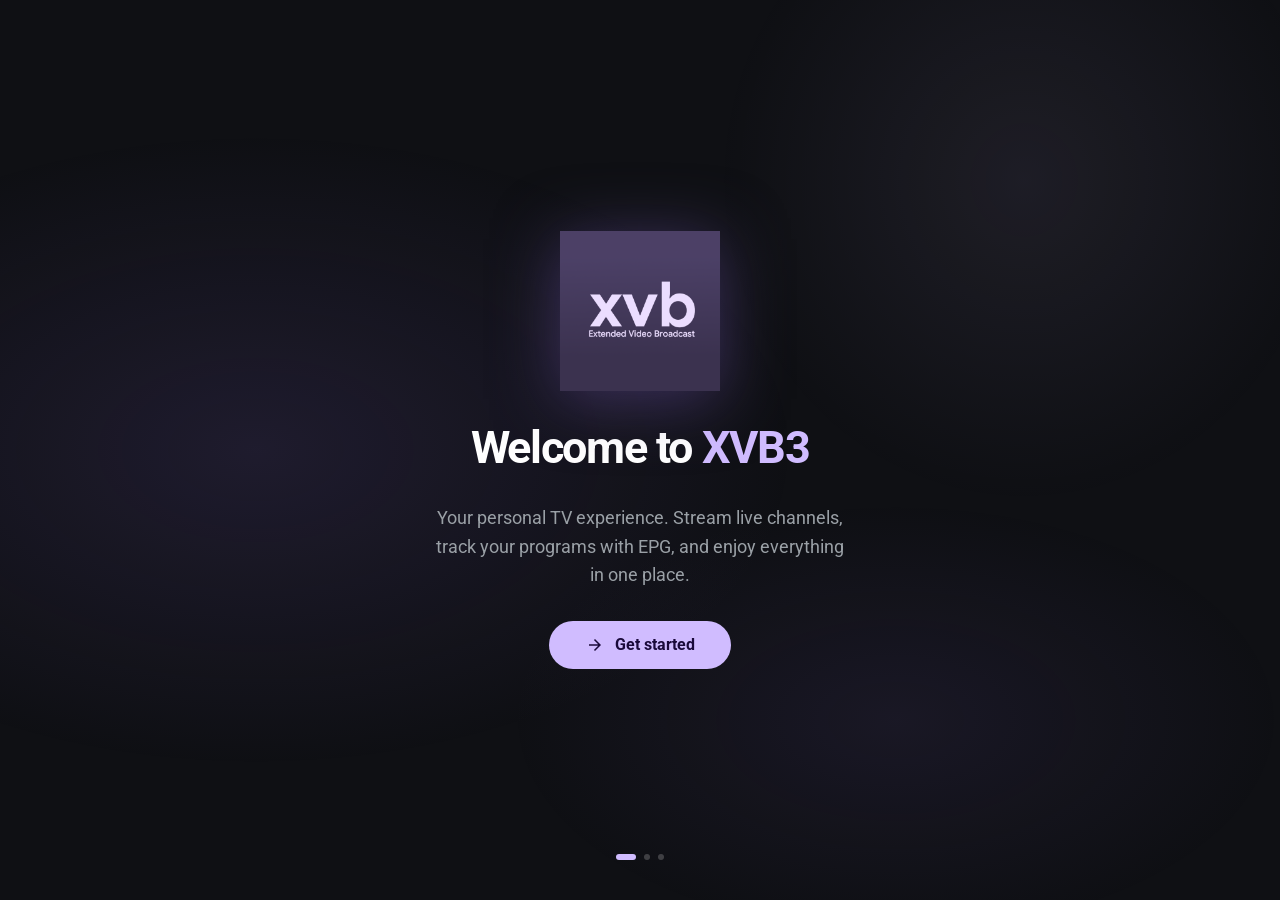
==== commit e69f2578: "Add files via upload" ====
--- a/desktop.html
+++ b/desktop.html
@@ -146,10 +146,6 @@
   </iframe>
   <div id="iframeShield"></div>
 
-  <div id="recFloatingBadge" class="rec-floating-badge" hidden style="display:none">
-    <div class="rec-floating-dot"></div>
-    <span id="recFloatingTimer">00:00</span>
-  </div>
 
   <div id="playerControls">
 
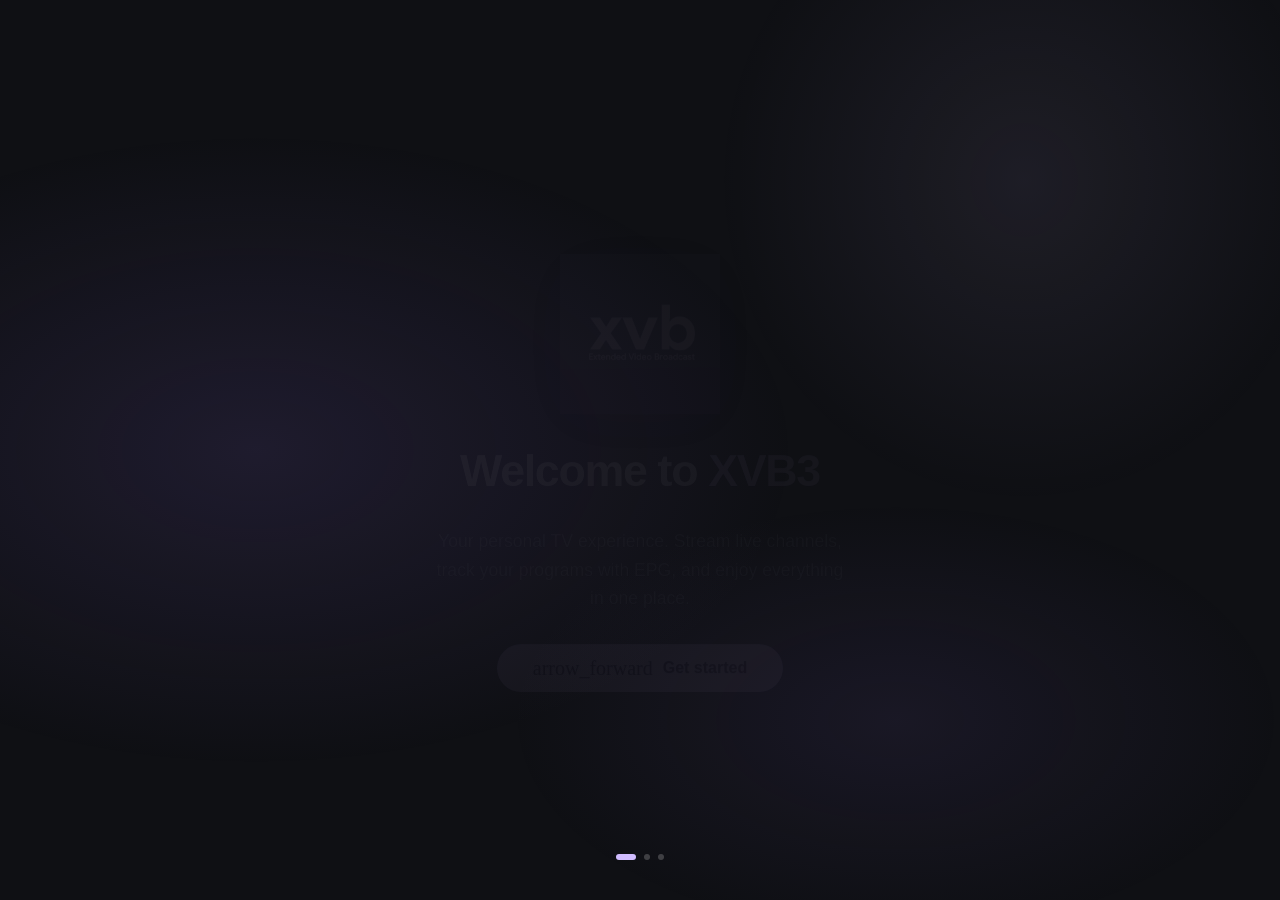
==== commit b3e309a0: "Add files via upload" ====
--- a/desktop.html
+++ b/desktop.html
@@ -4,6 +4,7 @@
   <meta charset="utf-8">
   <link rel="icon" type="image/jpeg" href="assets/icon.jpg">
   <meta name="viewport" content="width=device-width, initial-scale=1">
+  <meta name="fediverse:creator" content="@xvb@mastodon.uno">
   <title>XVB3</title>
   <link rel="stylesheet" href="css/style.css">
    <link href="https://fonts.googleapis.com/css2?family=Google+Sans:wght@400;500;700&family=Roboto:wght@300;400;500;700&display=swap" rel="stylesheet">
